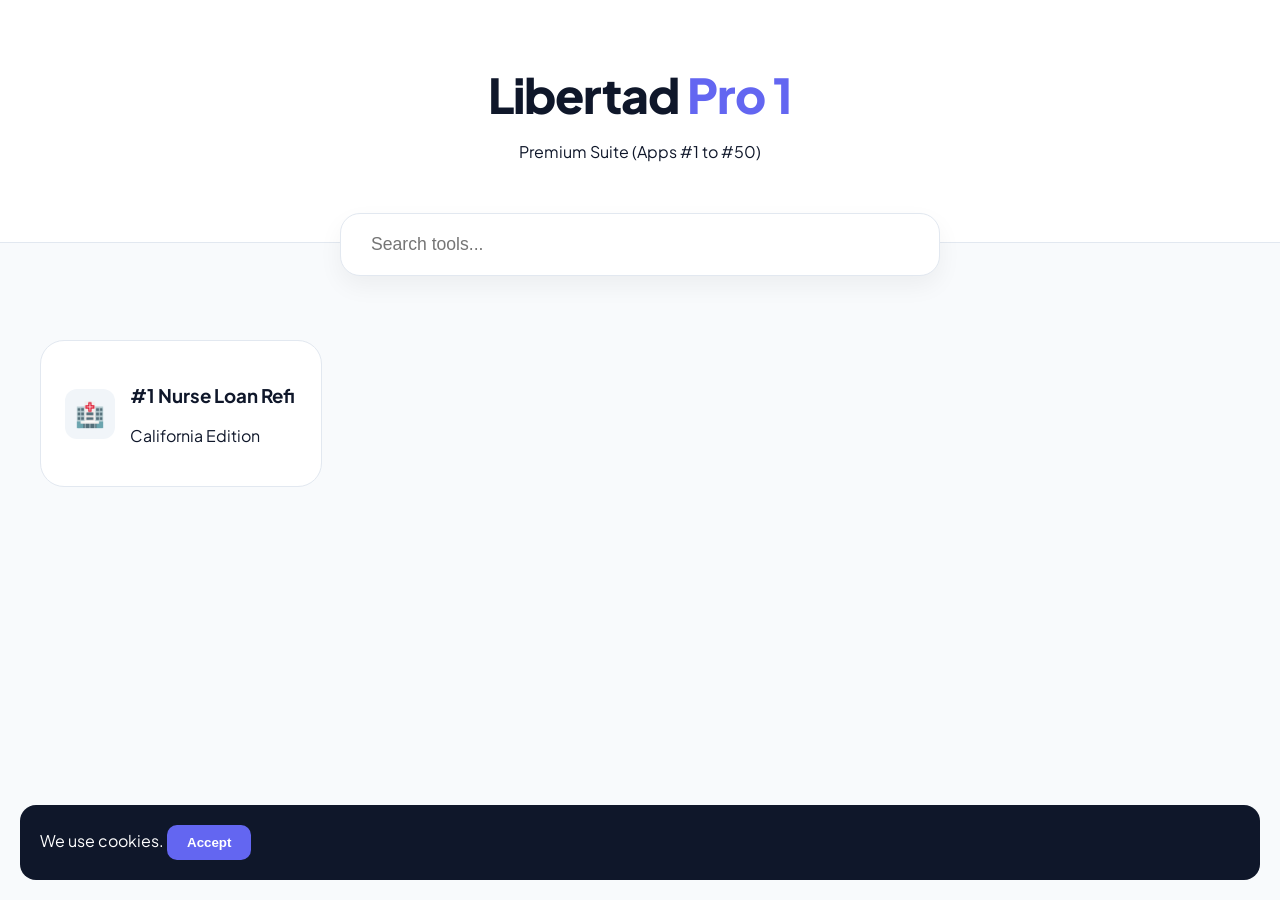
==== index.html @ 671efbaa "Create index.html" ====
<!DOCTYPE html>
<html lang="en">
<head>
    <meta charset="UTF-8">
    <meta name="viewport" content="width=device-width, initial-scale=1.0">
    <meta name="google-site-verification" content="434e69572ce15af6" />
    <title>Libertad Pro 1 | Suite</title>
    <script src="https://pl28879951.effectivegatecpm.com/7d/b7/60/7db7603dd98fbf9a9c3338b181597f20.js"></script>
    <link href="https://fonts.googleapis.com/css2?family=Plus+Jakarta+Sans:wght@400;600;800&display=swap" rel="stylesheet">
    <style>
        :root { --primary: #6366f1; --dark: #0f172a; --bg: #f8fafc; }
        body { font-family: 'Plus Jakarta Sans', sans-serif; background: var(--bg); color: var(--dark); margin: 0; padding-bottom: 80px; }
        header { background: #fff; padding: 4rem 2rem; text-align: center; border-bottom: 1px solid #e2e8f0; }
        .hero h1 { font-size: 3rem; font-weight: 800; margin: 0; letter-spacing: -1px; }
        .search-container { max-width: 600px; margin: -30px auto 0; padding: 0 1rem; }
        #search { width: 100%; padding: 20px 30px; border-radius: 20px; border: 1px solid #e2e8f0; box-shadow: 0 10px 25px rgba(0,0,0,0.05); font-size: 1.1rem; outline: none; box-sizing: border-box; }
        .container { max-width: 1200px; margin: 4rem auto; padding: 0 2rem; }
        .grid { display: grid; grid-template-columns: repeat(auto-fill, minmax(280px, 1fr)); gap: 1.5rem; }
        .app-card { background: #fff; padding: 1.5rem; border-radius: 24px; border: 1px solid #e2e8f0; text-decoration: none; color: inherit; transition: 0.3s; display: flex; align-items: center; gap: 15px; }
        .app-card:hover { transform: translateY(-5px); border-color: var(--primary); }
        .app-icon { width: 50px; height: 50px; background: #f1f5f9; border-radius: 12px; display: flex; align-items: center; justify-content: center; font-size: 1.5rem; }
        #cookie-banner { position: fixed; bottom: 20px; left: 20px; right: 20px; background: #0f172a; color: white; padding: 20px; border-radius: 16px; display: flex; justify-content: space-between; align-items: center; }
        .cookie-btn { background: var(--primary); color: white; border: none; padding: 10px 20px; border-radius: 10px; cursor: pointer; font-weight: 800; }
    </style>
</head>
<body>

<header class="hero">
    <h1>Libertad <span style="color:var(--primary)">Pro 1</span></h1>
    <p>Premium Suite (Apps #1 to #50)</p>
</header>

<div class="search-container">
    <input type="text" id="search" placeholder="Search tools..." onkeyup="filterApps()">
</div>

<div class="container">
    <div class="grid" id="appGrid">
        <a href="nurse-loan-refinance-ca/" class="app-card" data-name="nurse student loan refinance california">
            <div class="app-icon">🏥</div>
            <div class="app-info"><h3>#1 Nurse Loan Refi</h3><p>California Edition</p></div>
        </a>
    </div>
</div>

<div id="cookie-banner">
    <div>We use cookies. <button class="cookie-btn" onclick="acceptCookies()">Accept</button></div>
</div>

<script>
    function filterApps() {
        let input = document.getElementById('search').value.toLowerCase();
        let cards = document.getElementsByClassName('app-card');
        for (let i = 0; i < cards.length; i++) {
            let name = cards[i].getAttribute('data-name').toLowerCase();
            cards[i].style.display = name.includes(input) ? "flex" : "none";
        }
    }
    function acceptCookies() {
        document.getElementById('cookie-banner').style.display = 'none';
        localStorage.setItem('cookies_accepted_lib1', 'true');
    }
    if (localStorage.getItem('cookies_accepted_lib1') === 'true') {
        document.getElementById('cookie-banner').style.display = 'none';
    }
</script>
</body>
</html>
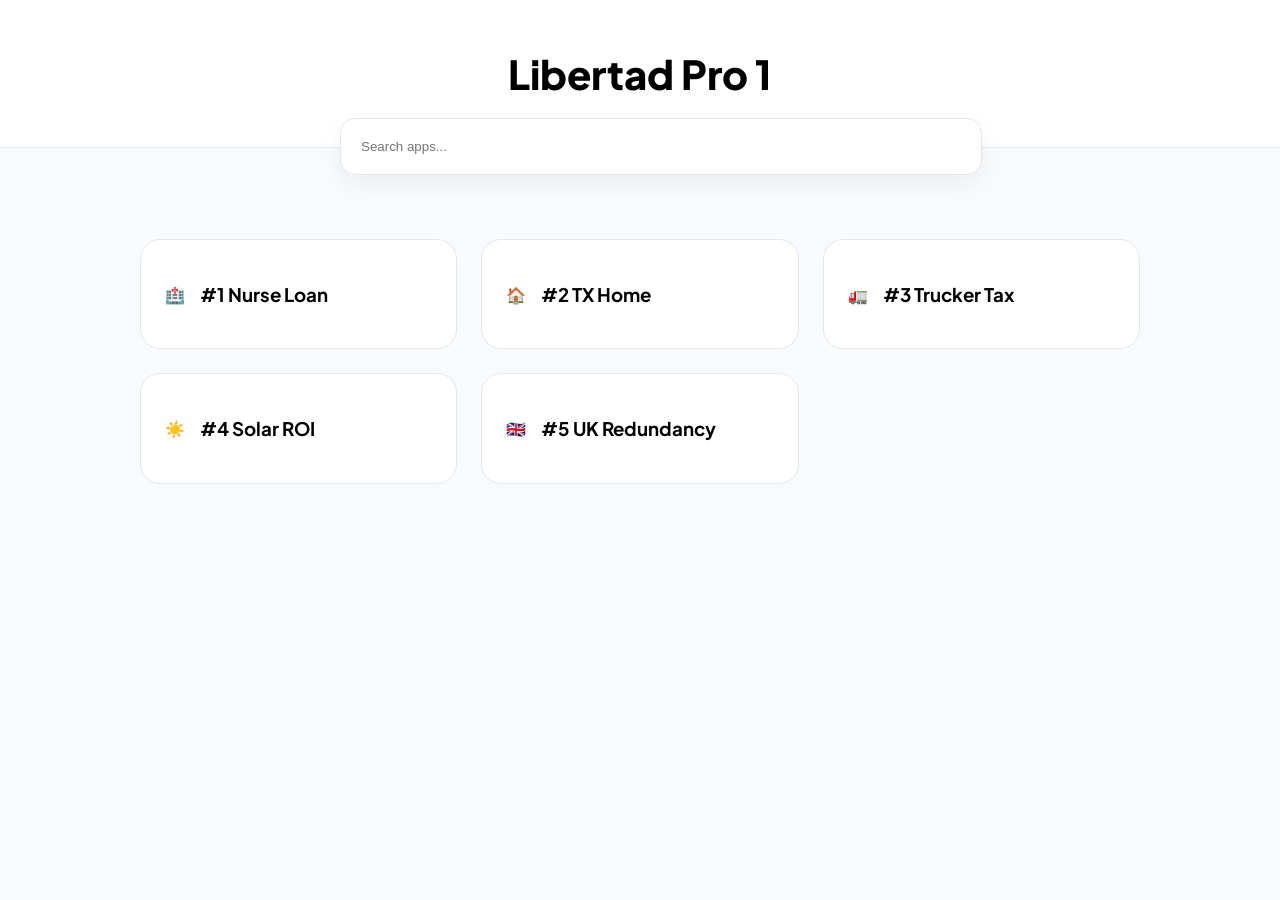
==== commit 0f2efaaf: "Update index.html" ====
--- a/index.html
+++ b/index.html
@@ -4,64 +4,39 @@
     <meta charset="UTF-8">
     <meta name="viewport" content="width=device-width, initial-scale=1.0">
     <meta name="google-site-verification" content="434e69572ce15af6" />
-    <title>Libertad Pro 1 | Suite</title>
-    <script src="https://pl28879951.effectivegatecpm.com/7d/b7/60/7db7603dd98fbf9a9c3338b181597f20.js"></script>
+    <title>Libertad Pro 1 | Hub</title>
     <link href="https://fonts.googleapis.com/css2?family=Plus+Jakarta+Sans:wght@400;600;800&display=swap" rel="stylesheet">
     <style>
         :root { --primary: #6366f1; --dark: #0f172a; --bg: #f8fafc; }
-        body { font-family: 'Plus Jakarta Sans', sans-serif; background: var(--bg); color: var(--dark); margin: 0; padding-bottom: 80px; }
-        header { background: #fff; padding: 4rem 2rem; text-align: center; border-bottom: 1px solid #e2e8f0; }
-        .hero h1 { font-size: 3rem; font-weight: 800; margin: 0; letter-spacing: -1px; }
+        body { font-family: 'Plus Jakarta Sans', sans-serif; background: var(--bg); margin: 0; padding-bottom: 80px; }
+        header { background: #fff; padding: 3rem 2rem; text-align: center; border-bottom: 1px solid #e2e8f0; }
+        .hero h1 { font-size: 2.5rem; font-weight: 800; margin: 0; }
         .search-container { max-width: 600px; margin: -30px auto 0; padding: 0 1rem; }
-        #search { width: 100%; padding: 20px 30px; border-radius: 20px; border: 1px solid #e2e8f0; box-shadow: 0 10px 25px rgba(0,0,0,0.05); font-size: 1.1rem; outline: none; box-sizing: border-box; }
-        .container { max-width: 1200px; margin: 4rem auto; padding: 0 2rem; }
-        .grid { display: grid; grid-template-columns: repeat(auto-fill, minmax(280px, 1fr)); gap: 1.5rem; }
-        .app-card { background: #fff; padding: 1.5rem; border-radius: 24px; border: 1px solid #e2e8f0; text-decoration: none; color: inherit; transition: 0.3s; display: flex; align-items: center; gap: 15px; }
-        .app-card:hover { transform: translateY(-5px); border-color: var(--primary); }
-        .app-icon { width: 50px; height: 50px; background: #f1f5f9; border-radius: 12px; display: flex; align-items: center; justify-content: center; font-size: 1.5rem; }
-        #cookie-banner { position: fixed; bottom: 20px; left: 20px; right: 20px; background: #0f172a; color: white; padding: 20px; border-radius: 16px; display: flex; justify-content: space-between; align-items: center; }
-        .cookie-btn { background: var(--primary); color: white; border: none; padding: 10px 20px; border-radius: 10px; cursor: pointer; font-weight: 800; }
+        #search { width: 100%; padding: 20px; border-radius: 15px; border: 1px solid #e2e8f0; box-shadow: 0 10px 25px rgba(0,0,0,0.05); outline: none; }
+        .container { max-width: 1000px; margin: 4rem auto; padding: 0 2rem; }
+        .grid { display: grid; grid-template-columns: repeat(auto-fill, minmax(250px, 1fr)); gap: 1.5rem; }
+        .app-card { background: #fff; padding: 1.5rem; border-radius: 20px; border: 1px solid #e2e8f0; text-decoration: none; color: inherit; display: flex; align-items: center; gap: 15px; }
     </style>
 </head>
 <body>
-
-<header class="hero">
-    <h1>Libertad <span style="color:var(--primary)">Pro 1</span></h1>
-    <p>Premium Suite (Apps #1 to #50)</p>
-</header>
-
-<div class="search-container">
-    <input type="text" id="search" placeholder="Search tools..." onkeyup="filterApps()">
-</div>
-
+<header class="hero"><h1>Libertad Pro 1</h1></header>
+<div class="search-container"><input type="text" id="search" placeholder="Search apps..." onkeyup="filter()"></div>
 <div class="container">
     <div class="grid" id="appGrid">
-        <a href="nurse-loan-refinance-ca/" class="app-card" data-name="nurse student loan refinance california">
-            <div class="app-icon">🏥</div>
-            <div class="app-info"><h3>#1 Nurse Loan Refi</h3><p>California Edition</p></div>
-        </a>
+        <a href="nurse-loan-refinance-ca/" class="app-card"><div>🏥</div><h3>#1 Nurse Loan</h3></a>
+        <a href="texas-home-buyer-tool/" class="app-card"><div>🏠</div><h3>#2 TX Home</h3></a>
+        <a href="3-trucker-tax-estimator/" class="app-card"><div>🚛</div><h3>#3 Trucker Tax</h3></a>
+        <a href="4-florida-solar-roi/" class="app-card"><div>☀️</div><h3>#4 Solar ROI</h3></a>
+        <a href="5-uk-severance-calc/" class="app-card"><div>🇬🇧</div><h3>#5 UK Redundancy</h3></a>
     </div>
 </div>
-
-<div id="cookie-banner">
-    <div>We use cookies. <button class="cookie-btn" onclick="acceptCookies()">Accept</button></div>
-</div>
-
 <script>
-    function filterApps() {
-        let input = document.getElementById('search').value.toLowerCase();
+    function filter() {
+        let val = document.getElementById('search').value.toLowerCase();
         let cards = document.getElementsByClassName('app-card');
-        for (let i = 0; i < cards.length; i++) {
-            let name = cards[i].getAttribute('data-name').toLowerCase();
-            cards[i].style.display = name.includes(input) ? "flex" : "none";
+        for (let card of cards) {
+            card.style.display = card.innerText.toLowerCase().includes(val) ? "flex" : "none";
         }
-    }
-    function acceptCookies() {
-        document.getElementById('cookie-banner').style.display = 'none';
-        localStorage.setItem('cookies_accepted_lib1', 'true');
-    }
-    if (localStorage.getItem('cookies_accepted_lib1') === 'true') {
-        document.getElementById('cookie-banner').style.display = 'none';
     }
 </script>
 </body>
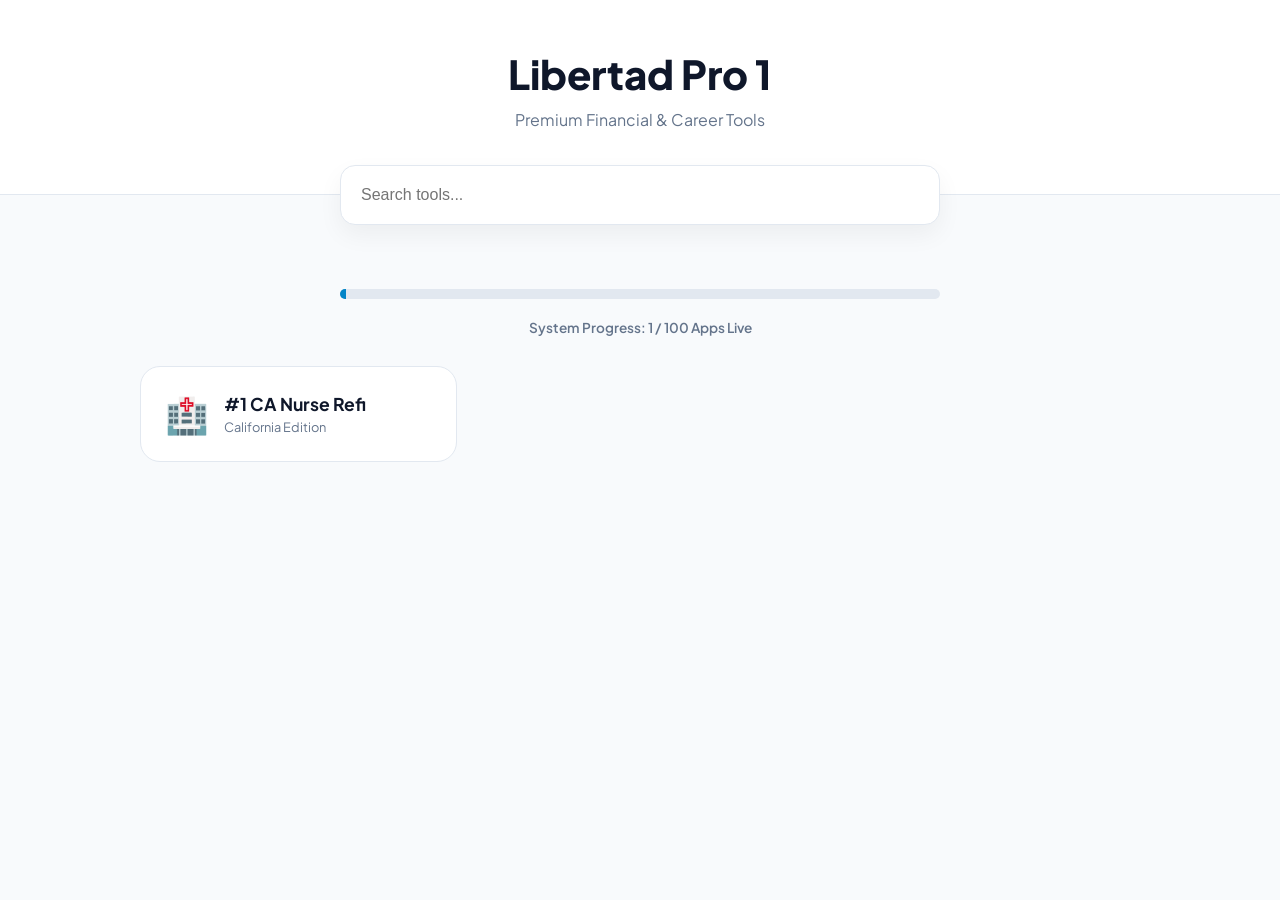
==== commit fc2959aa: "Update index.html" ====
--- a/index.html
+++ b/index.html
@@ -4,32 +4,53 @@
     <meta charset="UTF-8">
     <meta name="viewport" content="width=device-width, initial-scale=1.0">
     <meta name="google-site-verification" content="434e69572ce15af6" />
-    <title>Libertad Pro 1 | Hub</title>
+    <title>Libertad Pro 1 | Financial & Career Hub</title>
     <link href="https://fonts.googleapis.com/css2?family=Plus+Jakarta+Sans:wght@400;600;800&display=swap" rel="stylesheet">
     <style>
-        :root { --primary: #6366f1; --dark: #0f172a; --bg: #f8fafc; }
-        body { font-family: 'Plus Jakarta Sans', sans-serif; background: var(--bg); margin: 0; padding-bottom: 80px; }
+        :root { --primary: #0284c7; --dark: #0f172a; --bg: #f8fafc; }
+        body { font-family: 'Plus Jakarta Sans', sans-serif; background: var(--bg); margin: 0; padding-bottom: 80px; color: #334155; }
         header { background: #fff; padding: 3rem 2rem; text-align: center; border-bottom: 1px solid #e2e8f0; }
-        .hero h1 { font-size: 2.5rem; font-weight: 800; margin: 0; }
+        .hero h1 { font-size: 2.5rem; font-weight: 800; margin: 0; color: var(--dark); }
+        .hero p { color: #64748b; margin-top: 10px; }
         .search-container { max-width: 600px; margin: -30px auto 0; padding: 0 1rem; }
-        #search { width: 100%; padding: 20px; border-radius: 15px; border: 1px solid #e2e8f0; box-shadow: 0 10px 25px rgba(0,0,0,0.05); outline: none; }
+        #search { width: 100%; padding: 20px; border-radius: 15px; border: 1px solid #e2e8f0; box-shadow: 0 10px 25px rgba(0,0,0,0.05); outline: none; font-size: 1rem; box-sizing: border-box; }
         .container { max-width: 1000px; margin: 4rem auto; padding: 0 2rem; }
         .grid { display: grid; grid-template-columns: repeat(auto-fill, minmax(250px, 1fr)); gap: 1.5rem; }
-        .app-card { background: #fff; padding: 1.5rem; border-radius: 20px; border: 1px solid #e2e8f0; text-decoration: none; color: inherit; display: flex; align-items: center; gap: 15px; }
+        .app-card { background: #fff; padding: 1.5rem; border-radius: 20px; border: 1px solid #e2e8f0; text-decoration: none; color: inherit; display: flex; align-items: center; gap: 15px; transition: 0.3s; }
+        .app-card:hover { transform: translateY(-3px); box-shadow: 0 10px 20px rgba(0,0,0,0.05); border-color: var(--primary); }
+        .icon { font-size: 2.2rem; }
+        .progress-bar { max-width: 600px; margin: 20px auto; background: #e2e8f0; border-radius: 20px; height: 10px; overflow: hidden; }
+        .progress-fill { background: var(--primary); height: 100%; width: 1%; transition: width 0.5s; }
+        .text-center { text-align: center; font-size: 0.85rem; color: #64748b; margin-bottom: 30px; font-weight: 600; }
     </style>
 </head>
 <body>
-<header class="hero"><h1>Libertad Pro 1</h1></header>
-<div class="search-container"><input type="text" id="search" placeholder="Search apps..." onkeyup="filter()"></div>
+<header class="hero">
+    <h1>Libertad Pro 1</h1>
+    <p>Premium Financial & Career Tools</p>
+</header>
+
+<div class="search-container">
+    <input type="text" id="search" placeholder="Search tools..." onkeyup="filter()">
+</div>
+
 <div class="container">
+    <div class="progress-bar"><div class="progress-fill"></div></div>
+    <div class="text-center">System Progress: 1 / 100 Apps Live</div>
+
     <div class="grid" id="appGrid">
-        <a href="nurse-loan-refinance-ca/" class="app-card"><div>🏥</div><h3>#1 Nurse Loan</h3></a>
-        <a href="texas-home-buyer-tool/" class="app-card"><div>🏠</div><h3>#2 TX Home</h3></a>
-        <a href="3-trucker-tax-estimator/" class="app-card"><div>🚛</div><h3>#3 Trucker Tax</h3></a>
-        <a href="4-florida-solar-roi/" class="app-card"><div>☀️</div><h3>#4 Solar ROI</h3></a>
-        <a href="5-uk-severance-calc/" class="app-card"><div>🇬🇧</div><h3>#5 UK Redundancy</h3></a>
+        
+        <a href="1-nurse-loan-refinance-ca/" class="app-card">
+            <div class="icon">🏥</div>
+            <div>
+                <h3 style="margin:0; font-size: 1.1rem; color: var(--dark);">#1 CA Nurse Refi</h3>
+                <span style="font-size: 0.8rem; color: #64748b;">California Edition</span>
+            </div>
+        </a>
+        
     </div>
 </div>
+
 <script>
     function filter() {
         let val = document.getElementById('search').value.toLowerCase();
